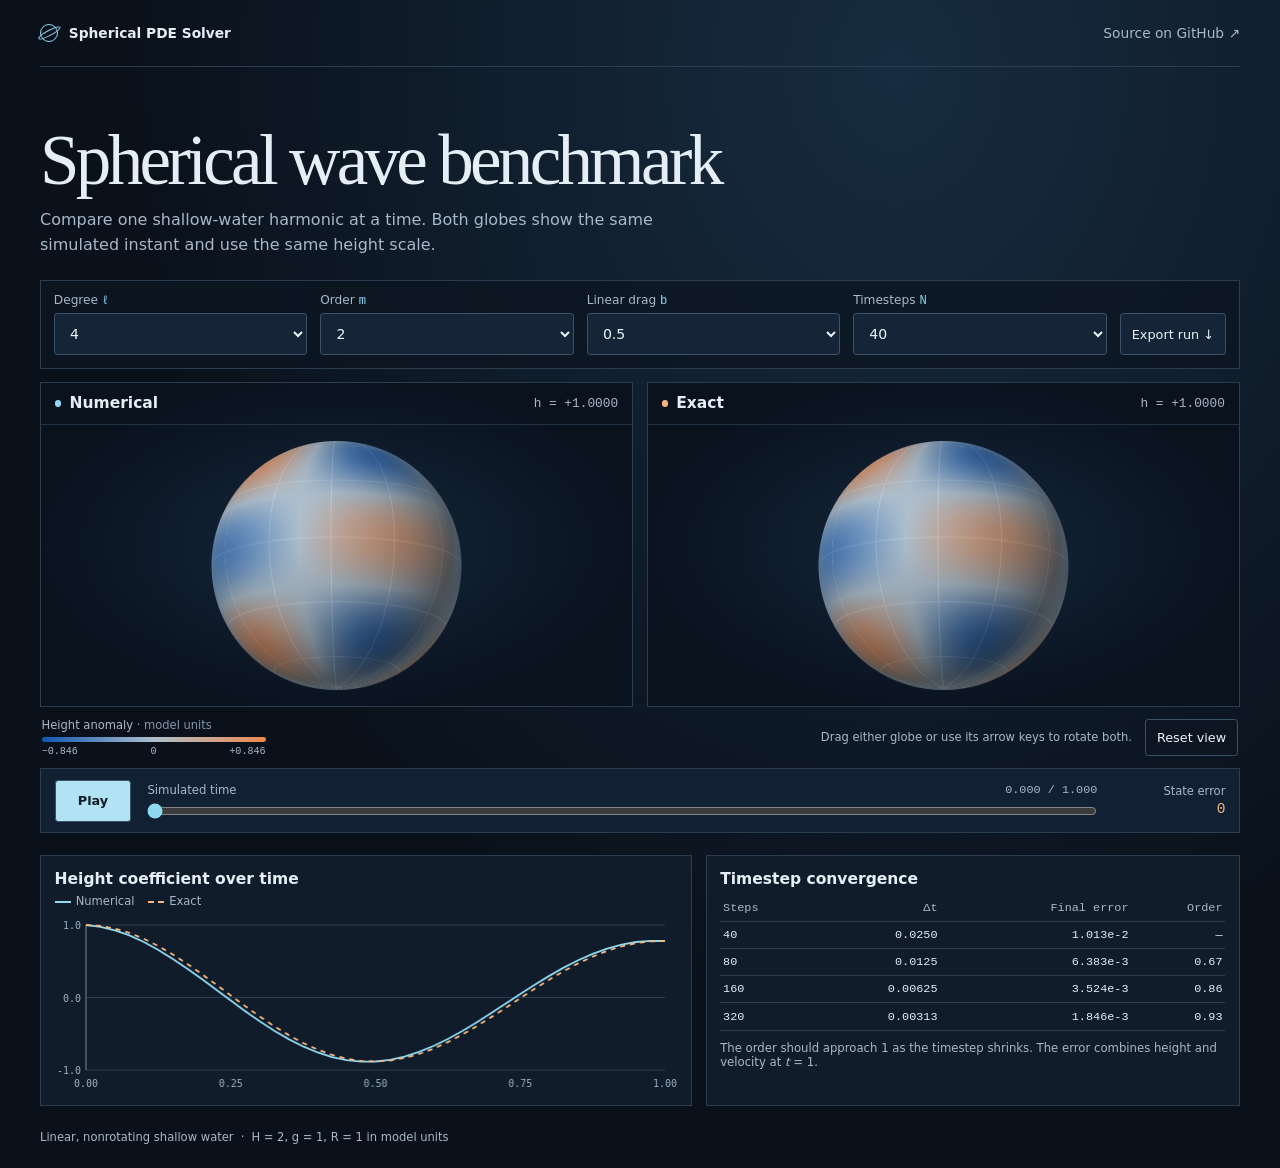
==== docs/index.html @ fd440701 "Verify spherical modes and add a GitHub Pages globe" ====
<!doctype html>
<html lang="en">
<head>
  <meta charset="utf-8">
  <meta name="viewport" content="width=device-width, initial-scale=1">
  <meta name="color-scheme" content="dark">
  <title>Spherical wave benchmark</title>
  <link rel="stylesheet" href="style.css">
  <script type="module" src="app.js"></script>
</head>
<body>
  <header class="site-header">
    <a class="brand" href="./"><span class="orbit-mark" aria-hidden="true"></span>Spherical PDE Solver</a>
    <a class="source" href="https://github.com/modorethegreat/spherical-PDE-solver">Source on GitHub ↗</a>
  </header>
  <main>
    <div class="intro">
      <div>
        <h1>Spherical wave benchmark</h1>
        <p>Compare one shallow-water harmonic at a time. Both globes show the same simulated instant and use the same height scale.</p>
      </div>
    </div>
    <form class="configuration" id="settings">
      <label>Degree <span aria-hidden="true">ℓ</span><select id="degree" name="degree"></select></label>
      <label>Order <span aria-hidden="true">m</span><select id="order" name="order"></select></label>
      <label>Linear drag <span aria-hidden="true">b</span><select name="drag">
        <option value="0">0 · undamped</option><option value="0.5" selected>0.5</option><option value="1">1</option><option value="2">2</option><option value="4">4</option>
      </select></label>
      <label>Timesteps <span aria-hidden="true">N</span><select name="steps">
        <option>20</option><option selected>40</option><option>80</option><option>160</option><option>320</option>
      </select></label>
      <button id="export" type="button" disabled>Export run <span aria-hidden="true">↓</span></button>
    </form>
    <p id="status" class="visually-hidden" role="status"></p>
    <p id="error" class="error" role="alert" hidden></p>
    <noscript><p>Enable JavaScript to explore the benchmark in your browser.</p></noscript>

    <section class="comparison" aria-label="Height field comparison">
      <div class="globes">
        <article class="globe-card numerical">
          <div class="card-header"><h2><i></i>Numerical</h2><p id="h-numerical">—</p></div>
          <canvas id="numeric" tabindex="0" aria-label="Numerical height anomaly on a rotatable globe" aria-describedby="globe-hint">Numerical height field</canvas>
        </article>
        <article class="globe-card">
          <div class="card-header"><h2><i></i>Exact</h2><p id="h-exact">—</p></div>
          <canvas id="exact" tabindex="0" aria-label="Exact height anomaly on a rotatable globe" aria-describedby="globe-hint">Exact height field</canvas>
        </article>
      </div>
      <div class="comparison-footer">
        <div class="legend">
          <p>Height anomaly <span>· model units</span></p>
          <div class="color-ramp" aria-hidden="true"></div>
          <div class="legend-labels"><span id="scale-min">—</span><span>0</span><span id="scale-max">—</span></div>
        </div>
        <div class="orientation">
          <p id="globe-hint">Drag either globe or use its arrow keys to rotate both.</p>
          <button id="reset" type="button">Reset view</button>
        </div>
      </div>
      <div class="transport">
        <button type="button" id="play" disabled>Play</button>
        <div class="scrubber">
          <label for="time">Simulated time <output id="elapsed" for="time">—</output></label>
          <input id="time" type="range" min="0" max="40" step="1" value="0" disabled>
        </div>
        <div class="error-readout"><span>State error</span><strong id="state-error">—</strong></div>
      </div>
    </section>

    <div class="analysis-grid">
      <section class="diagnostic" aria-labelledby="plot-title">
        <h2 id="plot-title">Height coefficient over time</h2>
        <div class="plot-key"><span>Numerical</span><span>Exact</span></div>
        <canvas id="plot" role="img" aria-label="Time history of the numerical and exact height coefficients"></canvas>
      </section>
      <section class="diagnostic" aria-labelledby="convergence-title">
        <h2 id="convergence-title">Timestep convergence</h2>
        <table>
          <thead><tr><th scope="col">Steps</th><th scope="col">Δt</th><th scope="col">Final error</th><th scope="col">Order</th></tr></thead>
          <tbody id="convergence"></tbody>
        </table>
        <p>The order should approach 1 as the timestep shrinks. The error combines height and velocity at <var>t</var> = 1.</p>
      </section>
    </div>
  </main>
  <footer>Linear, nonrotating shallow water <span>·</span> H = 2, g = 1, R = 1 in model units</footer>
</body>
</html>
---- docs/style.css ----
:root {
  font-family: system-ui, -apple-system, sans-serif;
  color: #e5edf5;
  background: #0a111b;
  color-scheme: dark;
  --quiet: #a8b8c8;
  --line: #2b3d50;
  --panel: #101c29;
  --cyan: #8ed8f2;
  --sand: #f5b77e;
  --mono: ui-monospace, 'SFMono-Regular', Consolas, monospace;
}
* { box-sizing: border-box; }
body { margin: 0; background: radial-gradient(ellipse at 70% 6%, #172c40 0, transparent 48rem), #0a111b; }
a { color: inherit; }
button, select { font: inherit; }
:focus-visible { outline: 2px solid var(--cyan); outline-offset: 3px; }
.site-header, main, footer { width: min(100% - 3rem, 75rem); margin-inline: auto; }
.site-header { min-height: 4.2rem; display: flex; justify-content: space-between; gap: 1rem; align-items: center; border-bottom: 1px solid var(--line); }
.brand, .source { text-decoration: none; font-size: .86rem; }
.brand { display: flex; gap: .65rem; align-items: center; font-weight: 620; }
.source { color: var(--quiet); }
.source:hover { color: var(--cyan); }
.orbit-mark { position: relative; width: 1.15rem; aspect-ratio: 1; border: 1px solid var(--cyan); border-radius: 100%; }
.orbit-mark::after { content: ""; position: absolute; inset: .31rem -.26rem; border: 1px solid var(--cyan); border-radius: 100%; transform: rotate(-28deg); }
.intro { padding: clamp(1.75rem, 4.4vw, 3.7rem) 0 1.35rem; }
h1 { margin: 0; font: 400 clamp(2.4rem, 5.55vw, 5rem)/1.02 Georgia, serif; letter-spacing: -.052em; }
.intro p { max-width: 64ch; margin: .78rem 0 0; line-height: 1.55; color: var(--quiet); }
.configuration { display: grid; grid-template-columns: repeat(4, minmax(0, 1fr)) auto; align-items: end; gap: .8rem; padding: .8rem; background: #0c1621cc; border: 1px solid var(--line); }
.configuration label { display: block; min-width: 0; color: var(--quiet); font-size: .76rem; }
.configuration label span { color: var(--cyan); font-family: var(--mono); }
select, button { min-height: 2.6rem; border: 1px solid #3b5268; border-radius: .2rem; padding: .36rem .7rem; background: #152436; color: #ebf4fa; }
select { display: block; width: 100%; margin-top: .3rem; font-size: .88rem; }
button { cursor: pointer; font-size: .8rem; white-space: nowrap; }
button:hover { border-color: var(--cyan); }
button:disabled { opacity: .55; cursor: default; }
.error { padding: .75rem; border-left: 3px solid var(--sand); background: #2b211d; }
.globes { display: grid; grid-template-columns: repeat(2, minmax(0,1fr)); gap: .85rem; margin-top: .85rem; }
.globe-card { overflow: hidden; border: 1px solid var(--line); background: radial-gradient(ellipse at center, #14273a, #0a121e 74%); }
.card-header { display: flex; align-items: center; justify-content: space-between; gap: .6rem; padding: .7rem .88rem; border-bottom: 1px solid #213347; }
h2 { margin: 0; font-size: .97rem; font-weight: 630; }
.card-header h2 { display: flex; gap: .5rem; align-items: center; }
.card-header i { width: .4rem; height: .4rem; border-radius: 50%; background: var(--sand); }
.numerical .card-header i { background: var(--cyan); }
.card-header p { margin: 0; color: var(--quiet); font: .8rem var(--mono); }
.globe-card canvas { display: block; width: 100%; height: clamp(12rem, 22vw, 20rem); cursor: grab; touch-action: pan-y; }
.globe-card canvas:active { cursor: grabbing; }
.globe-card canvas:focus-visible { outline-offset: -4px; }
.comparison-footer, .transport { display: flex; align-items: center; justify-content: space-between; gap: .7rem 1rem; }
.comparison-footer { padding: .66rem .1rem .72rem; }
.legend { width: min(100%, 14rem); }
.legend p, .orientation p { margin: 0; color: var(--quiet); font-size: .72rem; }
.legend p span { color: #8298aa; }
.color-ramp { height: .32rem; margin-top: .35rem; border-radius: .15rem; background: linear-gradient(90deg, #1157b2, #aebfcd, #ef894c); }
.legend-labels { display: flex; justify-content: space-between; color: var(--quiet); font: .63rem var(--mono); margin-top: .2rem; }
.orientation { display: flex; align-items: center; gap: .8rem; }
.orientation button { background: transparent; min-height: 2.3rem; }
.transport { padding: .68rem .85rem; border: 1px solid var(--line); background: #112032; }
.transport button { min-width: 4.8rem; background: #b2e3f4; color: #0f1b28; font-weight: 650; }
.scrubber { flex: 1; min-width: 0; }
.scrubber label { display: flex; justify-content: space-between; gap: .65rem; font-size: .73rem; color: var(--quiet); }
.scrubber output { font: .74rem var(--mono); }
.scrubber input { display: block; width: 100%; accent-color: var(--cyan); margin: .35rem 0 0; }
.error-readout { min-width: 7rem; text-align: right; }
.error-readout span { display: block; font-size: .72rem; color: var(--quiet); }
.error-readout strong { color: var(--sand); font: .91rem var(--mono); }
.analysis-grid { display: grid; grid-template-columns: minmax(0, 1.22fr) minmax(0, 1fr); gap: .85rem; margin-top: 1.35rem; }
.diagnostic { min-width: 0; background: var(--panel); border: 1px solid var(--line); padding: .85rem; }
.plot-key { display: flex; gap: .85rem; color: var(--quiet); font-size: .72rem; margin-top: .42rem; }
.plot-key span::before { content: ""; display: inline-block; width: 1rem; margin-right: .32rem; border-top: 2px solid var(--cyan); vertical-align: middle; }
.plot-key span:last-child::before { border-top: 2px dashed var(--sand); }
#plot { display: block; width: 100%; height: 11rem; margin-top: .42rem; }
table { width: 100%; border-collapse: collapse; margin-top: .45rem; }
td, th { padding: .38rem .18rem; text-align: right; border-bottom: 1px solid var(--line); font: .74rem var(--mono); }
td:first-child, th:first-child { text-align: left; }
th { color: var(--quiet); }
.diagnostic p { color: var(--quiet); font-size: .73rem; margin: .66rem 0 0; }
footer { padding-block: 1.5rem; color: var(--quiet); font-size: .72rem; }
footer span { padding-inline: .3em; }
.visually-hidden { position: absolute; width: 1px; height: 1px; overflow: hidden; clip-path: inset(50%); white-space: nowrap; }
@media (max-width: 700px) {
  .site-header, main, footer { width: calc(100% - 1.5rem); }
  .configuration { grid-template-columns: repeat(2, minmax(0, 1fr)); }
  .configuration button { justify-self: start; }
  .analysis-grid { grid-template-columns: minmax(0, 1fr); }
  .orientation { align-items: flex-end; flex-direction: column; text-align: right; }
}
@media (max-width: 480px) {
  .globes { gap: .4rem; }
  .card-header { flex-direction: column; align-items: flex-start; gap: .2rem; padding: .55rem; }
  .globe-card canvas { height: clamp(9rem, 42vw, 12rem); }
  .comparison-footer, .transport { gap: .55rem; }
  .transport { flex-wrap: wrap; }
  .scrubber { flex-basis: calc(100% - 6rem); }
  .error-readout { margin-left: auto; }
}
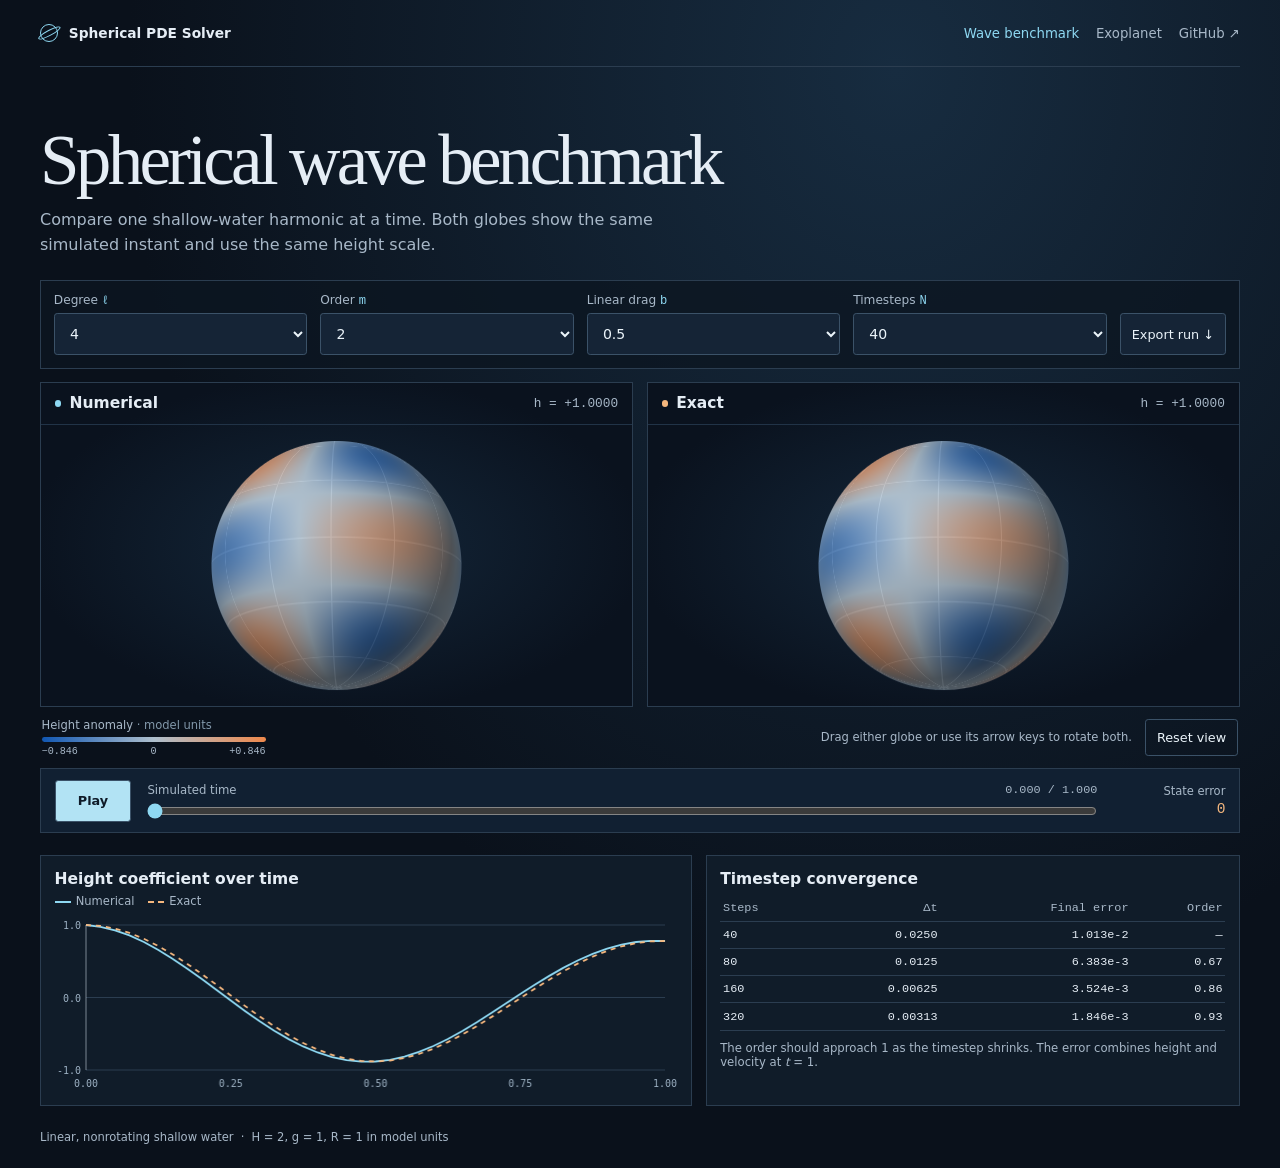
==== commit c4495a34: "Publish the interactive exoplanet circulation globe" ====
--- a/docs/index.html
+++ b/docs/index.html
@@ -11,7 +11,11 @@
 <body>
   <header class="site-header">
     <a class="brand" href="./"><span class="orbit-mark" aria-hidden="true"></span>Spherical PDE Solver</a>
-    <a class="source" href="https://github.com/modorethegreat/spherical-PDE-solver">Source on GitHub ↗</a>
+    <nav class="site-nav" aria-label="Project">
+      <a href="./" aria-current="page">Wave benchmark</a>
+      <a href="exoplanet.html">Exoplanet</a>
+      <a class="source" href="https://github.com/modorethegreat/spherical-PDE-solver">GitHub ↗</a>
+    </nav>
   </header>
   <main>
     <div class="intro">
--- a/docs/style.css
+++ b/docs/style.css
@@ -21,6 +21,9 @@
 .brand { display: flex; gap: .65rem; align-items: center; font-weight: 620; }
 .source { color: var(--quiet); }
 .source:hover { color: var(--cyan); }
+.site-nav { display: flex; flex-wrap: wrap; align-items: center; justify-content: flex-end; gap: .35rem 1.05rem; }
+.site-nav a { color: var(--quiet); text-decoration: none; font-size: .83rem; }
+.site-nav a:hover, .site-nav a[aria-current="page"] { color: var(--cyan); }
 .orbit-mark { position: relative; width: 1.15rem; aspect-ratio: 1; border: 1px solid var(--cyan); border-radius: 100%; }
 .orbit-mark::after { content: ""; position: absolute; inset: .31rem -.26rem; border: 1px solid var(--cyan); border-radius: 100%; transform: rotate(-28deg); }
 .intro { padding: clamp(1.75rem, 4.4vw, 3.7rem) 0 1.35rem; }
@@ -86,6 +89,8 @@
   .orientation { align-items: flex-end; flex-direction: column; text-align: right; }
 }
 @media (max-width: 480px) {
+  .site-header { flex-wrap: wrap; padding-block: .7rem; gap: .65rem 1rem; }
+  .site-nav { justify-content: flex-start; }
   .globes { gap: .4rem; }
   .card-header { flex-direction: column; align-items: flex-start; gap: .2rem; padding: .55rem; }
   .globe-card canvas { height: clamp(9rem, 42vw, 12rem); }
